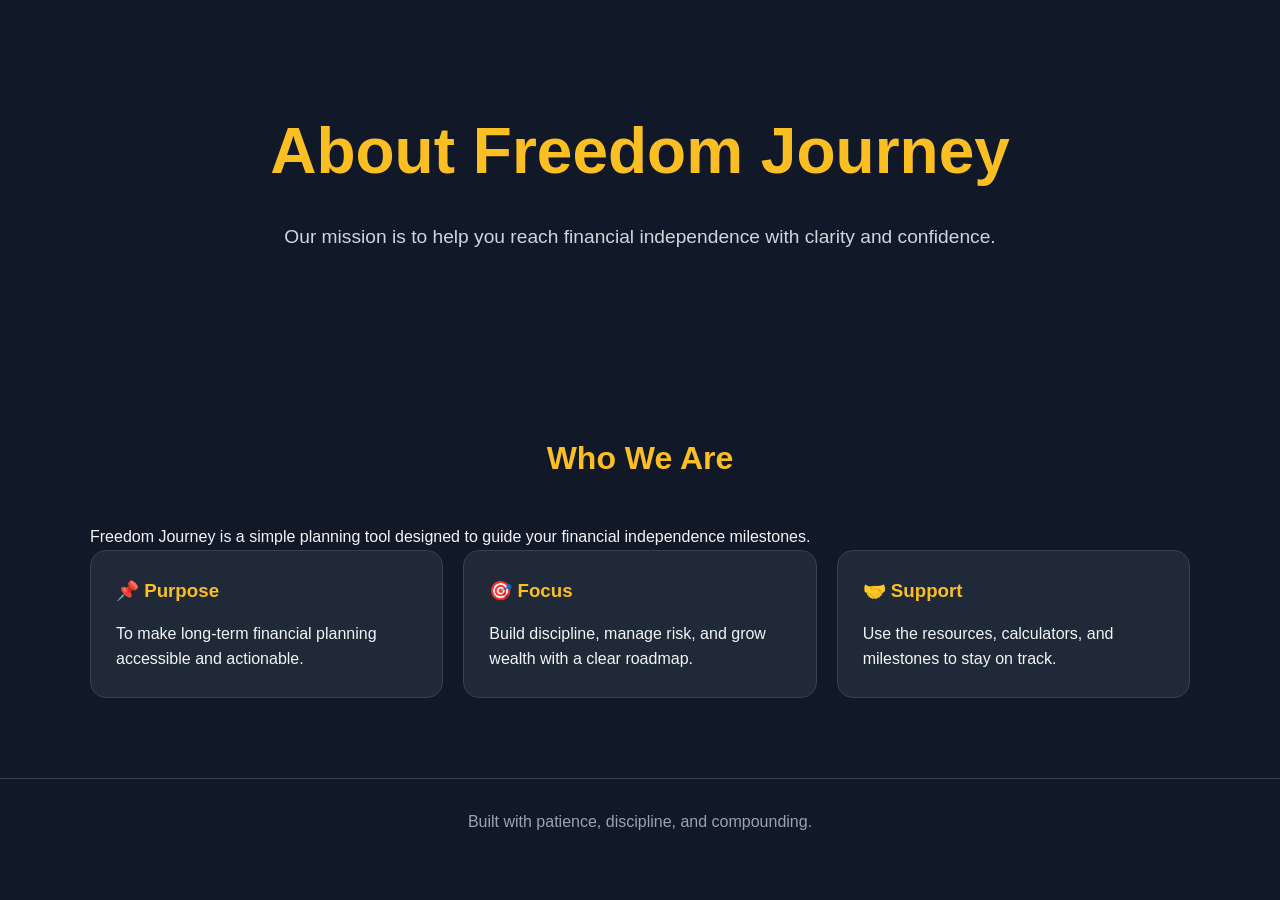
==== about.html @ 3fd8fb17 "updated folder structures" ====
﻿<!DOCTYPE html>
<html lang="en">
<head>
  <meta charset="UTF-8" />
  <meta name="viewport" content="width=device-width, initial-scale=1.0"/>
  <title>About - Freedom Journey</title>
  <link rel="icon" type="image/png" href="Images/Logo.png" />
  <link rel="stylesheet" href="css/style.css" />
</head>
<body>

  <header class="hero">
    <div class="container">
      <h1 class="main-title">About Freedom Journey</h1>
      <p class="subtitle">Our mission is to help you reach financial independence with clarity and confidence.</p>
    </div>
  </header>

  <section class="portfolio-section">
    <div class="container">
      <h2 class="section-title">Who We Are</h2>
      <p>Freedom Journey is a simple planning tool designed to guide your financial independence milestones.</p>
      <div class="portfolio-grid">
        <div class="portfolio-card">
          <h3>📌 Purpose</h3>
          <p>To make long-term financial planning accessible and actionable.</p>
        </div>
        <div class="portfolio-card">
          <h3>🎯 Focus</h3>
          <p>Build discipline, manage risk, and grow wealth with a clear roadmap.</p>
        </div>
        <div class="portfolio-card">
          <h3>🤝 Support</h3>
          <p>Use the resources, calculators, and milestones to stay on track.</p>
        </div>
      </div>
    </div>
  </section>

  <footer>
    <p>Built with patience, discipline, and compounding.</p>
  </footer>

  <script src="js/app.js"></script>
</body>
</html>
---- css/style.css ----
/* style.css */

* {
  margin: 0;
  padding: 0;
  box-sizing: border-box;
}

body {
  background-color: #111827;
  color: #f3f4f6;
  font-family: Arial, sans-serif;
  line-height: 1.6;
}

.container {
  width: 90%;
  max-width: 1100px;
  margin: auto;
}

.hero {
  padding: 100px 0 60px;
  text-align: center;
}

.main-title {
  font-size: 4rem;
  margin-bottom: 20px;
  color: #fbbf24;
}

.subtitle {
  font-size: 1.2rem;
  color: #d1d5db;
  margin-bottom: 40px;
}

.goal-card {
  background: #1f2937;
  padding: 30px;
  border-radius: 16px;
  max-width: 500px;
  margin: auto;
  border: 1px solid #374151;
}

.goal-card h2 {
  margin-bottom: 10px;
  color: #fbbf24;
}

.section-title {
  font-size: 2rem;
  margin-bottom: 40px;
  text-align: center;
  color: #fbbf24;
}

.journey-section,
.portfolio-section,
.future-section {
  padding: 80px 0;
}

.timeline,
.portfolio-grid,
.future-grid {
  display: grid;
  grid-template-columns: repeat(auto-fit, minmax(220px, 1fr));
  gap: 20px;
}

.future-preview {
  margin-bottom: 40px;
  display: flex;
  justify-content: center;
}

.future-preview img {
  max-width: 100%;
  border-radius: 20px;
  border: 1px solid #374151;
  box-shadow: 0 20px 60px rgba(0,0,0,0.35);
}

.timeline-card,
.portfolio-card,
.future-card {
  background: #1f2937;
  padding: 25px;
  border-radius: 16px;
  border: 1px solid #374151;
  transition: transform 0.3s ease;
}

.timeline-card:hover,
.portfolio-card:hover,
.future-card:hover {
  transform: translateY(-5px);
}

.timeline-card h3,
.portfolio-card h3,
.future-card h3 {
  margin-bottom: 15px;
  color: #fbbf24;
}

footer {
  text-align: center;
  padding: 30px;
  border-top: 1px solid #374151;
  color: #9ca3af;
}
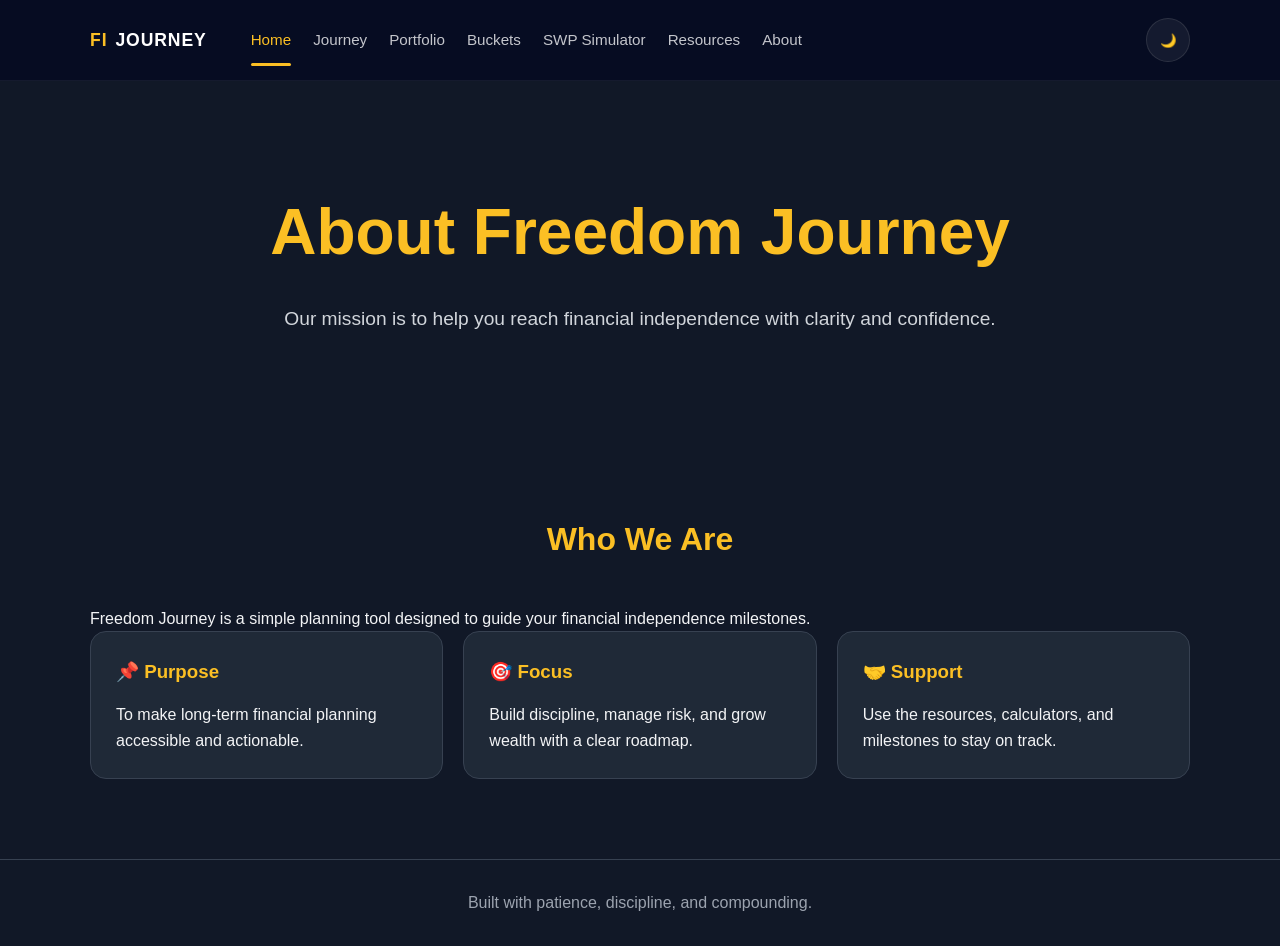
==== commit 6be9af4c: "updating about.html page to test header" ====
--- a/about.html
+++ b/about.html
@@ -9,6 +9,25 @@
 </head>
 <body>
 
+   <header class="navbar">
+    <div class="container nav-inner">
+      <a href="index.html" class="site-brand">
+        <span class="brand-mark">FI</span>
+        JOURNEY
+      </a>
+      <nav class="nav-links">
+        <a href="index.html" class="active">Home</a>
+        <a href="journey.html">Journey</a>
+        <a href="portfolio.html">Portfolio</a>
+        <a href="bucket-strategy.html">Buckets</a>
+        <a href="swp.html">SWP Simulator</a>
+        <a href="resources.html">Resources</a>
+        <a href="about.html">About</a>
+      </nav>
+      <button class="nav-action" aria-label="Toggle theme">🌙</button>
+    </div>
+  </header>
+     
   <header class="hero">
     <div class="container">
       <h1 class="main-title">About Freedom Journey</h1>
--- a/css/style.css
+++ b/css/style.css
@@ -17,6 +17,112 @@
   width: 90%;
   max-width: 1100px;
   margin: auto;
+}
+
+.navbar {
+  padding: 18px 0;
+  background: rgba(7, 12, 34, 0.95);
+  border-bottom: 1px solid rgba(255, 255, 255, 0.06);
+  position: sticky;
+  top: 0;
+  z-index: 20;
+}
+
+.nav-inner {
+  display: flex;
+  align-items: center;
+  justify-content: space-between;
+  gap: 20px;
+}
+
+.site-brand {
+  display: inline-flex;
+  align-items: center;
+  gap: 8px;
+  font-weight: 700;
+  color: #ffffff;
+  text-decoration: none;
+  letter-spacing: 0.05em;
+  font-size: 1.1rem;
+}
+
+.brand-mark {
+  color: #fbbf24;
+}
+
+.nav-links {
+  display: flex;
+  flex-wrap: wrap;
+  gap: 22px;
+  align-items: center;
+  margin-left: 24px;
+  flex: 1;
+}
+
+.nav-links a {
+  color: rgba(243, 244, 246, 0.8);
+  text-decoration: none;
+  font-size: 0.95rem;
+  padding: 10px 0;
+  position: relative;
+  transition: color 0.2s ease;
+}
+
+.nav-links a:hover {
+  color: #fff;
+}
+
+.nav-links a.active {
+  color: #fbbf24;
+}
+
+.nav-links a.active::after {
+  content: "";
+  position: absolute;
+  left: 0;
+  right: 0;
+  bottom: -4px;
+  height: 3px;
+  background: #fbbf24;
+  border-radius: 999px;
+}
+
+.nav-action {
+  margin-left: auto;
+  background: rgba(255, 255, 255, 0.06);
+  border: 1px solid rgba(255, 255, 255, 0.1);
+  color: #fff;
+  width: 44px;
+  height: 44px;
+  border-radius: 50%;
+  display: grid;
+  place-items: center;
+  cursor: pointer;
+}
+
+@media (max-width: 1100px) {
+  .nav-links {
+    gap: 16px;
+    margin-left: 12px;
+  }
+}
+
+@media (max-width: 900px) {
+  .nav-inner {
+    flex-direction: column;
+    align-items: stretch;
+  }
+
+  .nav-links {
+    justify-content: center;
+    gap: 14px;
+    margin: 12px 0 0;
+  }
+
+  .nav-action {
+    margin-left: 0;
+    align-self: center;
+  }
 }
 
 .hero {
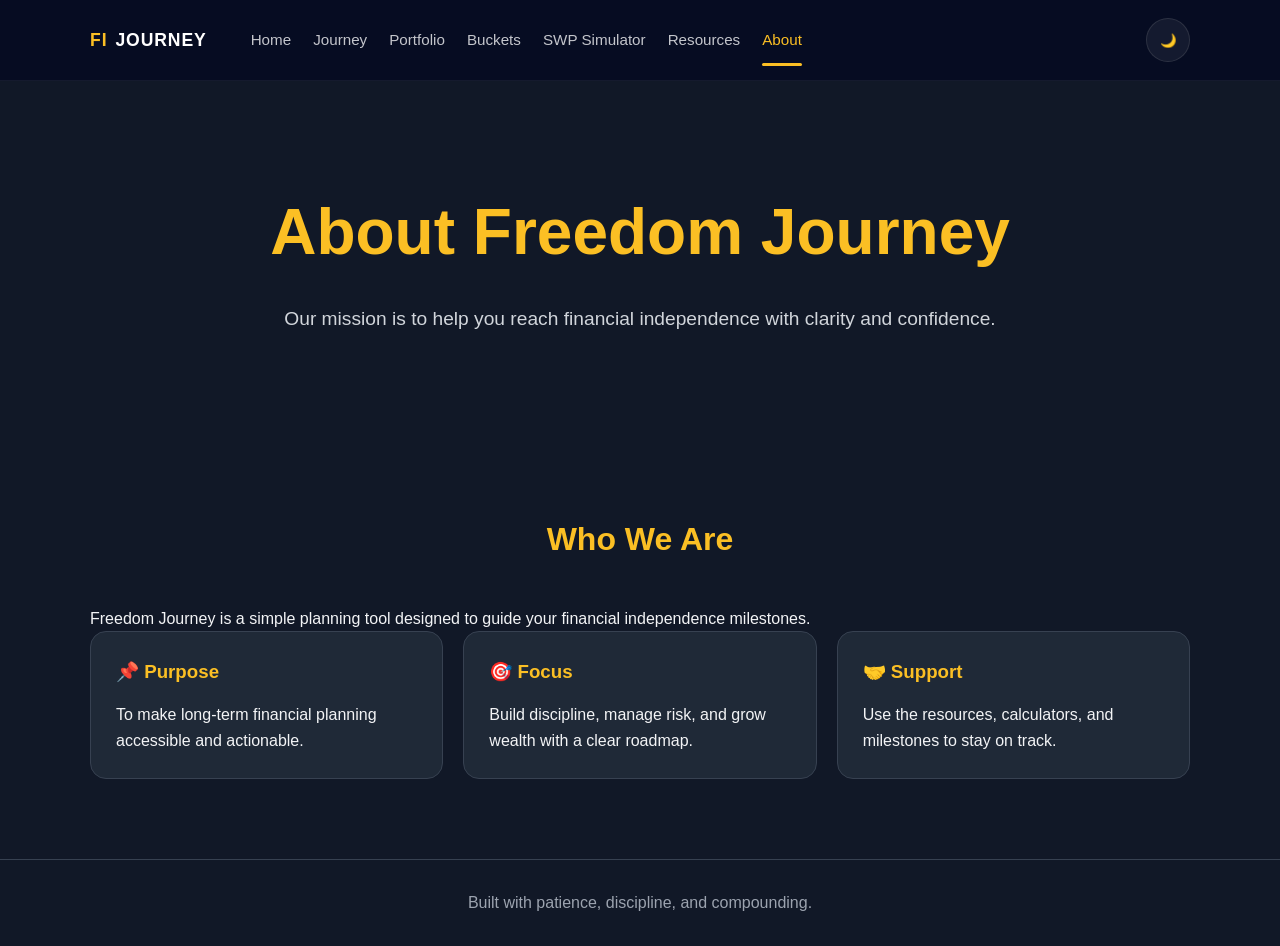
==== commit bc9efb4d: "updated about.html to test the class=active" ====
--- a/about.html
+++ b/about.html
@@ -16,18 +16,18 @@
         JOURNEY
       </a>
       <nav class="nav-links">
-        <a href="index.html" class="active">Home</a>
+        <a href="index.html">Home</a>
         <a href="journey.html">Journey</a>
         <a href="portfolio.html">Portfolio</a>
         <a href="bucket-strategy.html">Buckets</a>
         <a href="swp.html">SWP Simulator</a>
         <a href="resources.html">Resources</a>
-        <a href="about.html">About</a>
+        <a href="about.html" class="active">About</a>
       </nav>
       <button class="nav-action" aria-label="Toggle theme">🌙</button>
     </div>
   </header>
-     
+
   <header class="hero">
     <div class="container">
       <h1 class="main-title">About Freedom Journey</h1>
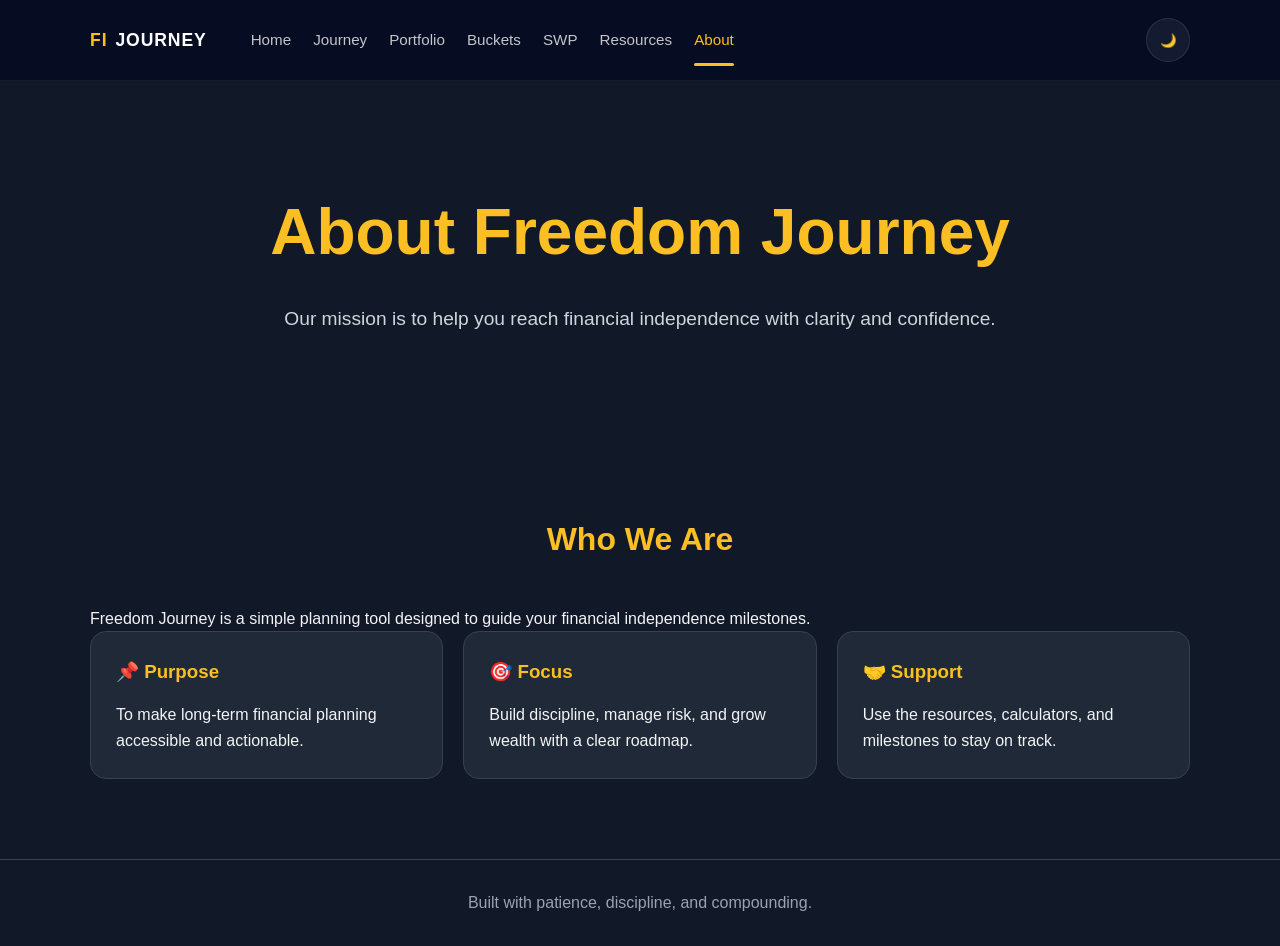
==== commit cca77ec6: "renamed swp simulator to swp nav topbar" ====
--- a/about.html
+++ b/about.html
@@ -20,7 +20,7 @@
         <a href="journey.html">Journey</a>
         <a href="portfolio.html">Portfolio</a>
         <a href="bucket-strategy.html">Buckets</a>
-        <a href="swp.html">SWP Simulator</a>
+        <a href="swp.html">SWP</a>
         <a href="resources.html">Resources</a>
         <a href="about.html" class="active">About</a>
       </nav>
--- a/css/style.css
+++ b/css/style.css
@@ -219,3 +219,318 @@
   border-top: 1px solid #374151;
   color: #9ca3af;
 }
+
+.hero-journey {
+  padding: 70px 0 40px;
+}
+
+.hero-grid {
+  display: grid;
+  grid-template-columns: 1.2fr 0.8fr;
+  gap: 32px;
+  align-items: start;
+}
+
+.hero-copy h1,
+.hero-copy .main-title {
+  color: #fff;
+  font-size: clamp(3rem, 5vw, 4.6rem);
+  margin-bottom: 18px;
+  line-height: 1.03;
+}
+
+.eyebrow {
+  color: #fbbf24;
+  letter-spacing: 0.18em;
+  text-transform: uppercase;
+  font-size: 0.92rem;
+  font-weight: 600;
+  margin-bottom: 14px;
+}
+
+.hero-text {
+  color: #cbd5e1;
+  font-size: 1.05rem;
+  max-width: 660px;
+  line-height: 1.8;
+}
+
+.section-header {
+  max-width: 720px;
+  margin-bottom: 32px;
+}
+
+.section-header h2 {
+  color: #fff;
+  font-size: clamp(2rem, 3vw, 2.8rem);
+  margin: 12px 0 14px;
+}
+
+/* Keep regular section paragraph copy muted, but allow eyebrow to keep theme color */
+.section-header p:not(.eyebrow) {
+  color: #cbd5e1;
+  line-height: 1.75;
+  margin: 0;
+}
+
+.section-header .eyebrow {
+  color: #fbbf24;
+  letter-spacing: 0.18em;
+  text-transform: uppercase;
+  font-size: 0.92rem;
+  font-weight: 600;
+  margin-bottom: 10px;
+}
+
+.stats-grid {
+  display: grid;
+  grid-template-columns: repeat(2, minmax(160px, 1fr));
+  gap: 18px;
+  margin-top: 24px;
+}
+
+.stat-card {
+  display: flex;
+  gap: 18px;
+  align-items: center;
+  background: rgba(255, 255, 255, 0.04);
+  border: 1px solid rgba(255, 255, 255, 0.08);
+  border-radius: 20px;
+  padding: 18px 20px;
+}
+
+.stat-card span {
+  font-size: 1.8rem;
+}
+
+.stat-card h3 {
+  margin-bottom: 6px;
+  font-size: 1rem;
+  color: #fff;
+}
+
+.stat-card p {
+  color: #cbd5e1;
+}
+
+.timeline-section {
+  padding: 60px 0;
+  position: relative;
+}
+
+.timeline-grid {
+  position: relative;
+  display: grid;
+  grid-template-columns: repeat(2, minmax(280px, 1fr));
+  gap: 22px;
+}
+
+.timeline-grid::before {
+  content: "";
+  position: absolute;
+  left: 50%;
+  top: 40px;
+  bottom: 40px;
+  width: 2px;
+  background: rgba(251, 191, 36, 0.18);
+  transform: translateX(-50%);
+}
+
+.stage-card {
+  background: rgba(255, 255, 255, 0.06);
+  border: 1px solid rgba(255, 255, 255, 0.1);
+  backdrop-filter: blur(26px);
+  border-radius: 28px;
+  padding: 28px;
+  display: grid;
+  gap: 20px;
+  position: relative;
+  overflow: hidden;
+  transition: transform 0.25s ease, border-color 0.25s ease, box-shadow 0.25s ease;
+}
+
+.stage-card::before {
+  /* Decorative marker removed for a cleaner timeline look */
+  display: none;
+}
+
+.stage-card:hover {
+  transform: translateY(-5px);
+  border-color: rgba(251, 191, 36, 0.45);
+  box-shadow: 0 20px 50px rgba(0, 0, 0, 0.22);
+}
+
+.stage-card img {
+  width: 100%;
+  max-height: 200px;
+  object-fit: contain;
+  border-radius: 20px;
+  background: rgba(255, 255, 255, 0.06);
+}
+
+.stage-top-row {
+  display: flex;
+  align-items: center;
+  justify-content: space-between;
+  gap: 18px;
+  position: relative;
+  z-index: 2;
+}
+
+.stage-number {
+  background: #fbbf24;
+  color: #0b122b;
+  width: 44px;
+  height: 44px;
+  border-radius: 16px;
+  display: grid;
+  place-items: center;
+  font-weight: 700;
+  font-size: 1rem;
+}
+
+.stage-amount {
+  font-size: 1.05rem;
+  font-weight: 700;
+  color: #fff;
+  margin: 0;
+}
+
+.stage-meta {
+  color: #cbd5e1;
+  font-size: 0.92rem;
+  margin: 0;
+}
+
+.stage-card h3 {
+  color: #fff;
+  font-size: 1.4rem;
+  margin: 0;
+}
+
+.stage-card p {
+  color: #cbd5e1;
+  line-height: 1.75;
+  margin: 0;
+}
+
+.stage-card--primary {
+  background: rgba(255, 255, 255, 0.06);
+}
+
+.stage-card--accent {
+  background: rgba(251, 191, 36, 0.08);
+}
+
+.stage-card--secondary {
+  background: rgba(59, 130, 246, 0.1);
+}
+
+.mission-section {
+  padding: 60px 0;
+}
+
+.mission-grid {
+  display: grid;
+  grid-template-columns: 1.2fr 0.8fr;
+  gap: 24px;
+  align-items: start;
+}
+
+.mission-cards {
+  display: grid;
+  grid-template-columns: repeat(auto-fit, minmax(200px, 1fr));
+  gap: 18px;
+}
+
+.mission-card {
+  background: rgba(255, 255, 255, 0.04);
+  border: 1px solid rgba(255, 255, 255, 0.08);
+  border-radius: 20px;
+  padding: 24px;
+}
+
+.mission-card h3 {
+  color: #fbbf24;
+  margin-bottom: 10px;
+}
+
+.mission-card p {
+  color: #cbd5e1;
+  line-height: 1.7;
+}
+
+.quote-section {
+  padding: 60px 0;
+}
+
+.quote-box {
+  background: rgba(255, 255, 255, 0.05);
+  border: 1px solid rgba(255, 255, 255, 0.08);
+  border-radius: 24px;
+  padding: 36px 32px;
+  text-align: center;
+}
+
+.quote-box p {
+  font-size: 1.3rem;
+  color: #fff;
+  margin-bottom: 16px;
+}
+
+.quote-box span {
+  color: #fbbf24;
+}
+
+.footer-inner {
+  padding: 32px 0;
+  text-align: center;
+  color: #9ca3af;
+}
+
+@media (max-width: 1024px) {
+  .hero-grid,
+  .mission-grid {
+    grid-template-columns: 1fr;
+  }
+}
+
+@media (max-width: 900px) {
+  .nav-inner {
+    flex-direction: column;
+    align-items: stretch;
+  }
+
+  .nav-links {
+    justify-content: center;
+    gap: 12px;
+    margin: 12px 0 0;
+  }
+
+  .stage-card {
+    padding: 20px;
+  }
+
+  .timeline-grid {
+    grid-template-columns: 1fr;
+  }
+
+  .timeline-grid::before {
+    left: 24px;
+  }
+
+  .stage-card::before {
+    left: 12px;
+  }
+}
+
+@media (max-width: 580px) {
+  .hero-copy h1,
+  .main-title {
+    font-size: 2.6rem;
+  }
+
+  .nav-links {
+    gap: 10px;
+  }
+}
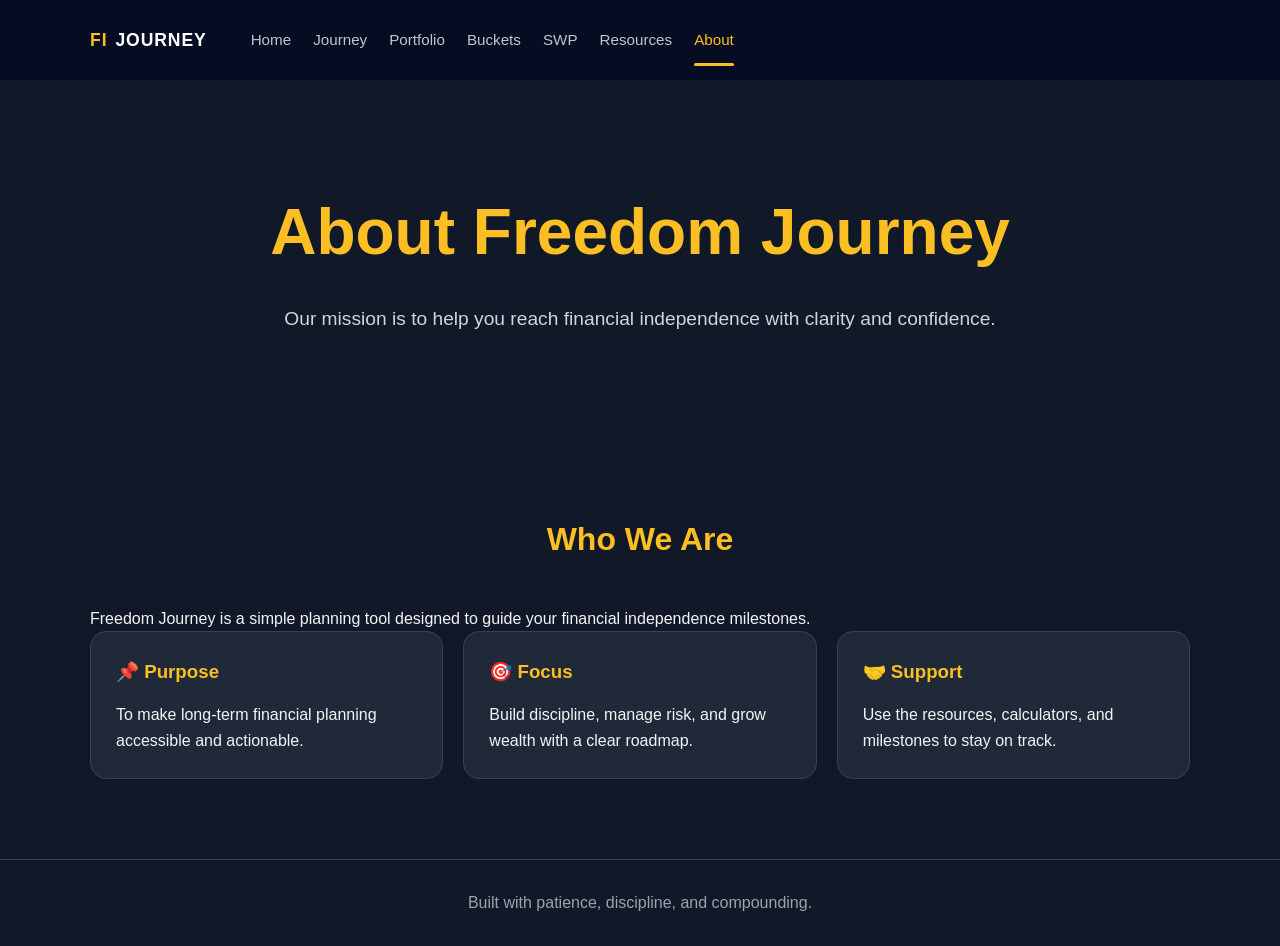
==== commit 95b8bda8: "commented out theme toggle button from all pages" ====
--- a/about.html
+++ b/about.html
@@ -24,7 +24,7 @@
         <a href="resources.html">Resources</a>
         <a href="about.html" class="active">About</a>
       </nav>
-      <button class="nav-action" aria-label="Toggle theme">🌙</button>
+      <!-- <button class="nav-action" aria-label="Toggle theme">🌙</button> -->
     </div>
   </header>
 
--- a/css/style.css
+++ b/css/style.css
@@ -108,20 +108,68 @@
 }
 
 @media (max-width: 900px) {
+  .navbar {
+    padding: 10px 0;
+  }
+
   .nav-inner {
     flex-direction: column;
     align-items: stretch;
   }
 
+  .site-brand {
+    font-size: 1rem;
+  }
+
   .nav-links {
-    justify-content: center;
-    gap: 14px;
-    margin: 12px 0 0;
+    flex-wrap: nowrap;
+    overflow-x: auto;
+    justify-content: flex-start;
+    gap: 10px;
+    margin: 10px 0 0;
+    padding-bottom: 8px;
+  }
+
+  .nav-links::-webkit-scrollbar {
+    display: none;
+  }
+
+  .nav-links a {
+    flex: 0 0 auto;
+    white-space: nowrap;
+    padding: 8px 10px;
+    font-size: 0.92rem;
   }
 
   .nav-action {
     margin-left: 0;
-    align-self: center;
+    align-self: flex-end;
+    margin-top: 8px;
+    width: 38px;
+    height: 38px;
+  }
+}
+
+@media (max-width: 640px) {
+  .navbar {
+    padding: 8px 0;
+  }
+
+  .container {
+    width: 95%;
+  }
+
+  .nav-links {
+    gap: 8px;
+  }
+
+  .nav-links a {
+    padding: 7px 10px;
+    font-size: 0.88rem;
+  }
+
+  .nav-inner {
+    gap: 8px;
   }
 }
 
@@ -482,6 +530,92 @@
   color: #fbbf24;
 }
 
+#password-modal {
+  position: fixed;
+  inset: 0;
+  z-index: 9999;
+  display: flex;
+  align-items: center;
+  justify-content: center;
+  padding: 24px;
+}
+
+#password-modal .modal-backdrop {
+  position: absolute;
+  inset: 0;
+  background: rgba(10, 25, 52, 0.75);
+  backdrop-filter: blur(12px);
+}
+
+#password-modal .modal-card {
+  position: relative;
+  width: min(440px, 100%);
+  background: rgba(15, 23, 42, 0.98);
+  border: 1px solid rgba(251, 191, 36, 0.18);
+  box-shadow: 0 30px 90px rgba(0, 0, 0, 0.35);
+  border-radius: 24px;
+  padding: 32px;
+  color: #e2e8f0;
+  z-index: 1;
+  display: grid;
+  gap: 18px;
+}
+
+#password-modal h2 {
+  margin: 0;
+  color: #fbbf24;
+  font-size: 1.8rem;
+}
+
+#password-modal p {
+  margin: 0;
+  color: #cbd5e1;
+}
+
+#password-modal input {
+  width: 100%;
+  padding: 14px 16px;
+  font-size: 1rem;
+  border-radius: 14px;
+  border: 1px solid rgba(255, 255, 255, 0.12);
+  background: rgba(255, 255, 255, 0.05);
+  color: #fff;
+}
+
+#password-modal input::placeholder {
+  color: rgba(203, 213, 225, 0.6);
+}
+
+#password-modal .modal-actions {
+  display: flex;
+  gap: 12px;
+  flex-wrap: wrap;
+}
+
+#password-modal button {
+  cursor: pointer;
+  border: none;
+  border-radius: 12px;
+  padding: 12px 18px;
+  font-weight: 700;
+}
+
+#password-modal #password-submit {
+  background: #fbbf24;
+  color: #0b122b;
+}
+
+#password-modal #password-cancel {
+  background: rgba(255, 255, 255, 0.08);
+  color: #e2e8f0;
+}
+
+#password-modal .modal-error {
+  margin: 0;
+  color: #fca5a5;
+  min-height: 1.2rem;
+}
+
 .footer-inner {
   padding: 32px 0;
   text-align: center;
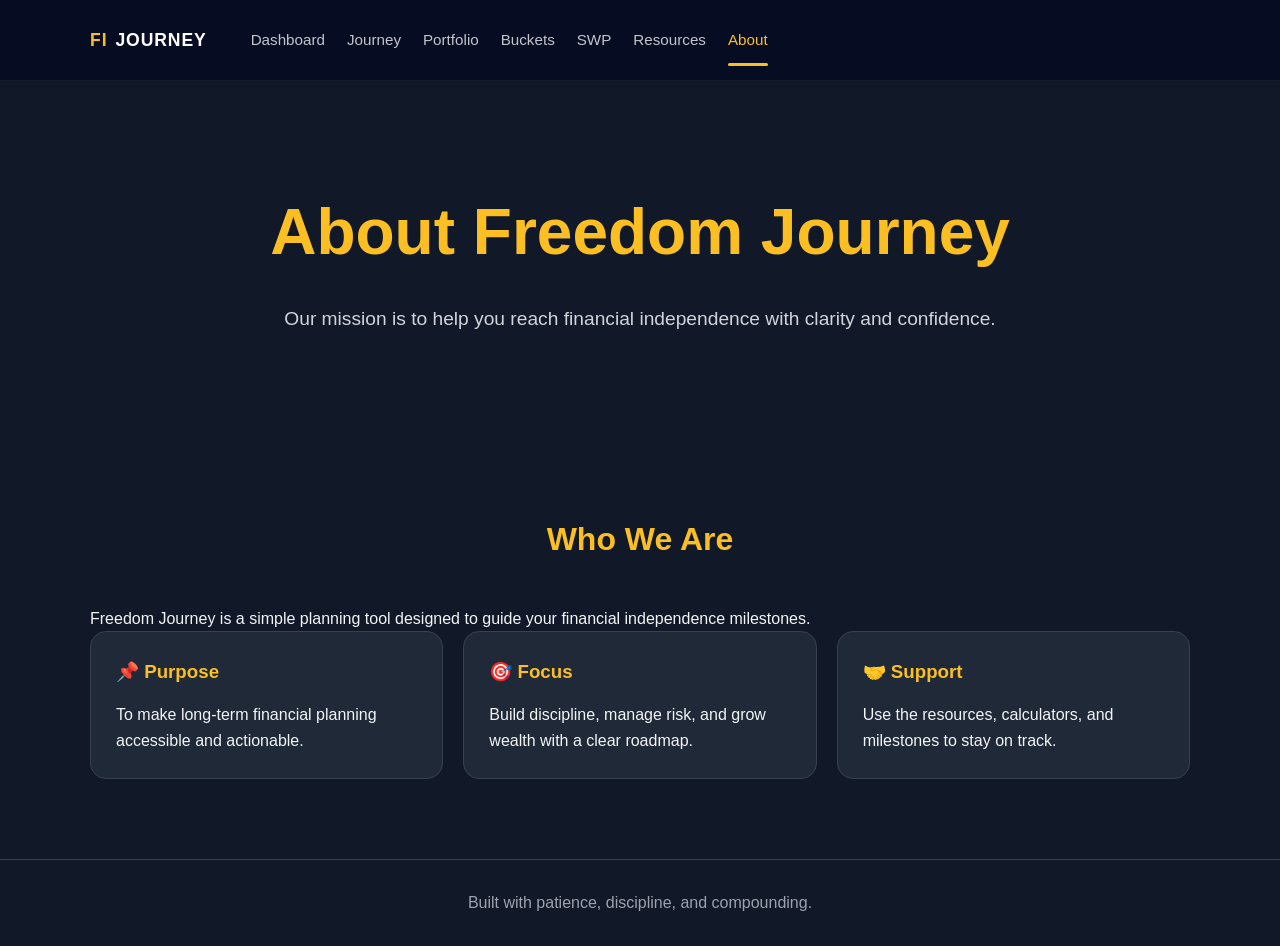
==== commit 4e04a580: "Updated dashboar and index file goal separate" ====
--- a/about.html
+++ b/about.html
@@ -16,7 +16,7 @@
         JOURNEY
       </a>
       <nav class="nav-links">
-        <a href="index.html">Home</a>
+        <a href="fi-home.html">Dashboard</a>
         <a href="journey.html">Journey</a>
         <a href="portfolio.html">Portfolio</a>
         <a href="bucket-strategy.html">Buckets</a>
--- a/css/style.css
+++ b/css/style.css
@@ -190,6 +190,40 @@
   margin-bottom: 40px;
 }
 
+.hero-actions {
+  display: flex;
+  justify-content: center;
+  flex-wrap: wrap;
+  gap: 16px;
+  margin-bottom: 32px;
+}
+
+.button {
+  display: inline-flex;
+  align-items: center;
+  justify-content: center;
+  padding: 14px 24px;
+  border-radius: 999px;
+  text-decoration: none;
+  font-weight: 700;
+  transition: transform 0.2s ease, background-color 0.2s ease, color 0.2s ease;
+}
+
+.button:hover {
+  transform: translateY(-2px);
+}
+
+.button-primary {
+  background: #fbbf24;
+  color: #0b122b;
+}
+
+.button-secondary {
+  background: rgba(251, 191, 36, 0.12);
+  color: #fbbf24;
+  border: 1px solid rgba(251, 191, 36, 0.3);
+}
+
 .goal-card {
   background: #1f2937;
   padding: 30px;
@@ -259,6 +293,19 @@
 .future-card h3 {
   margin-bottom: 15px;
   color: #fbbf24;
+}
+
+.portfolio-card a,
+.timeline-card a,
+.future-card a {
+  color: #fbbf24;
+  text-decoration: none;
+}
+
+.portfolio-card a:hover,
+.timeline-card a:hover,
+.future-card a:hover {
+  text-decoration: underline;
 }
 
 footer {
